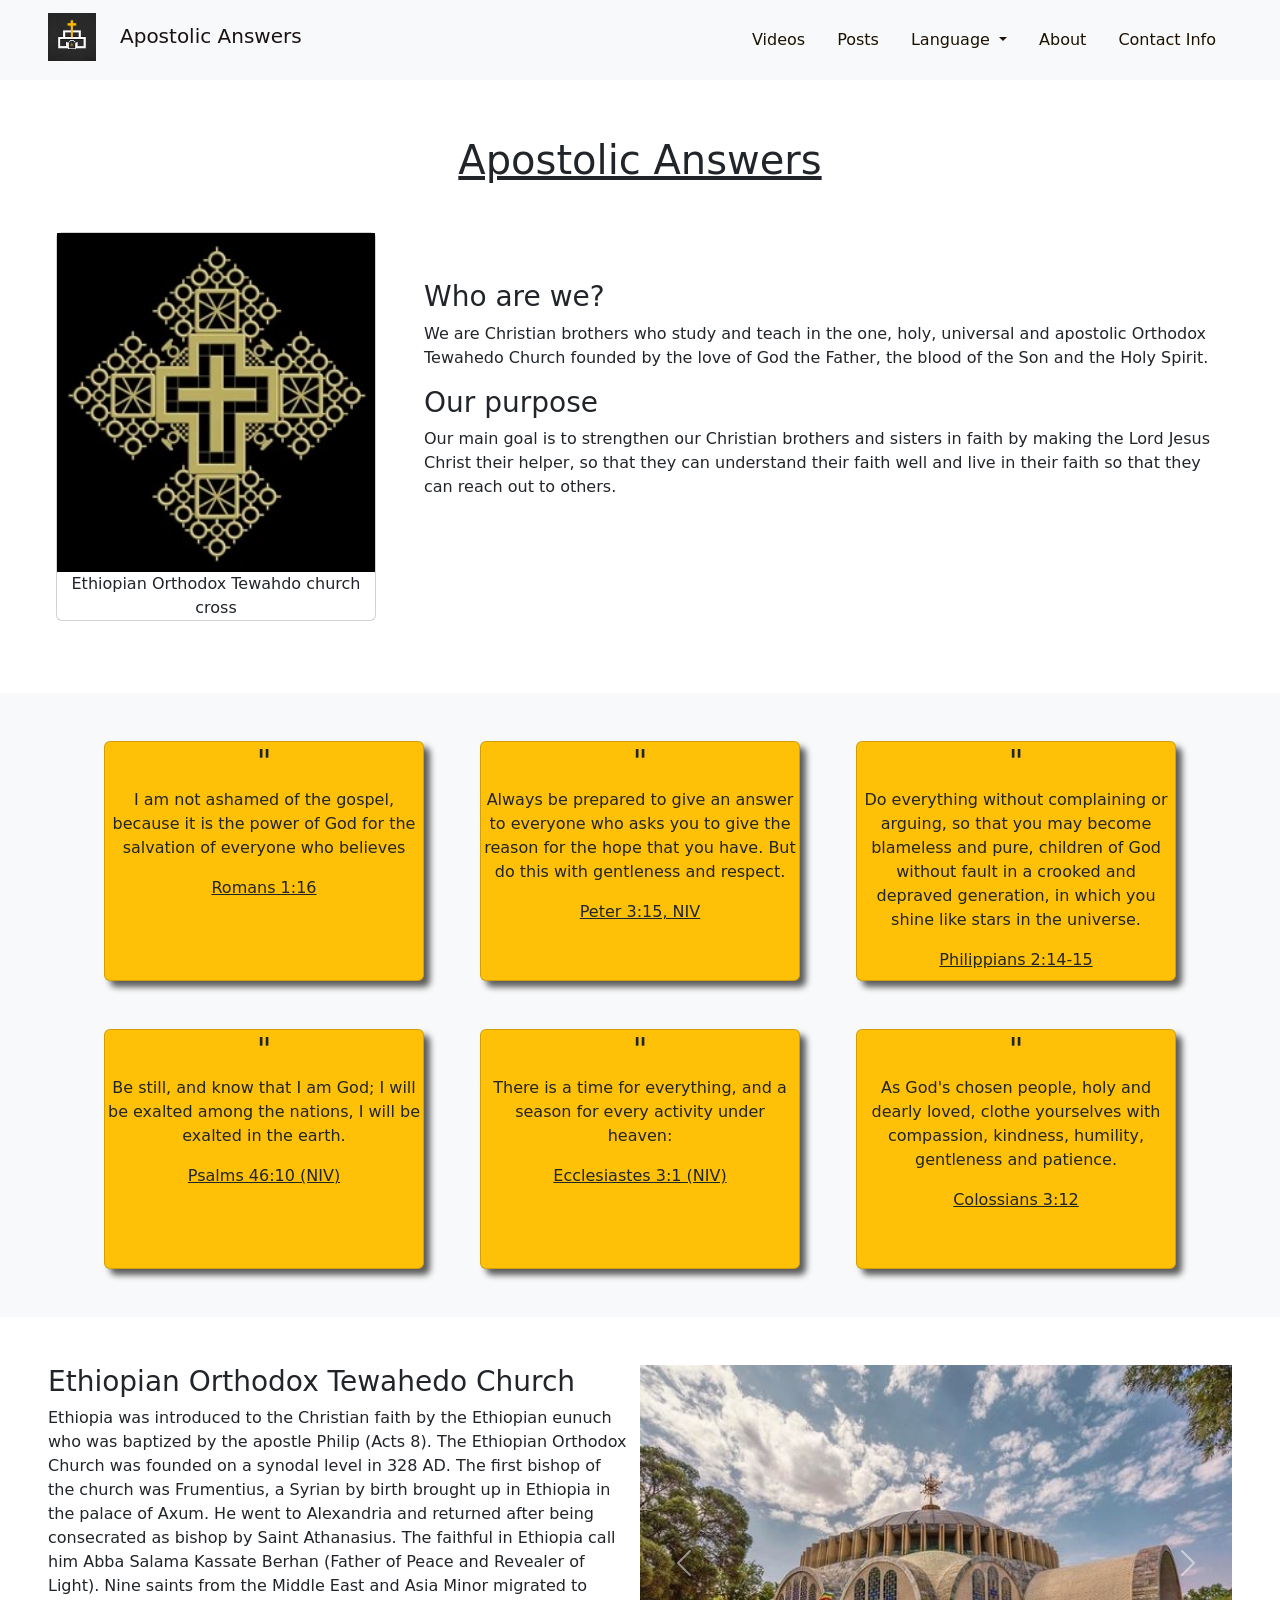
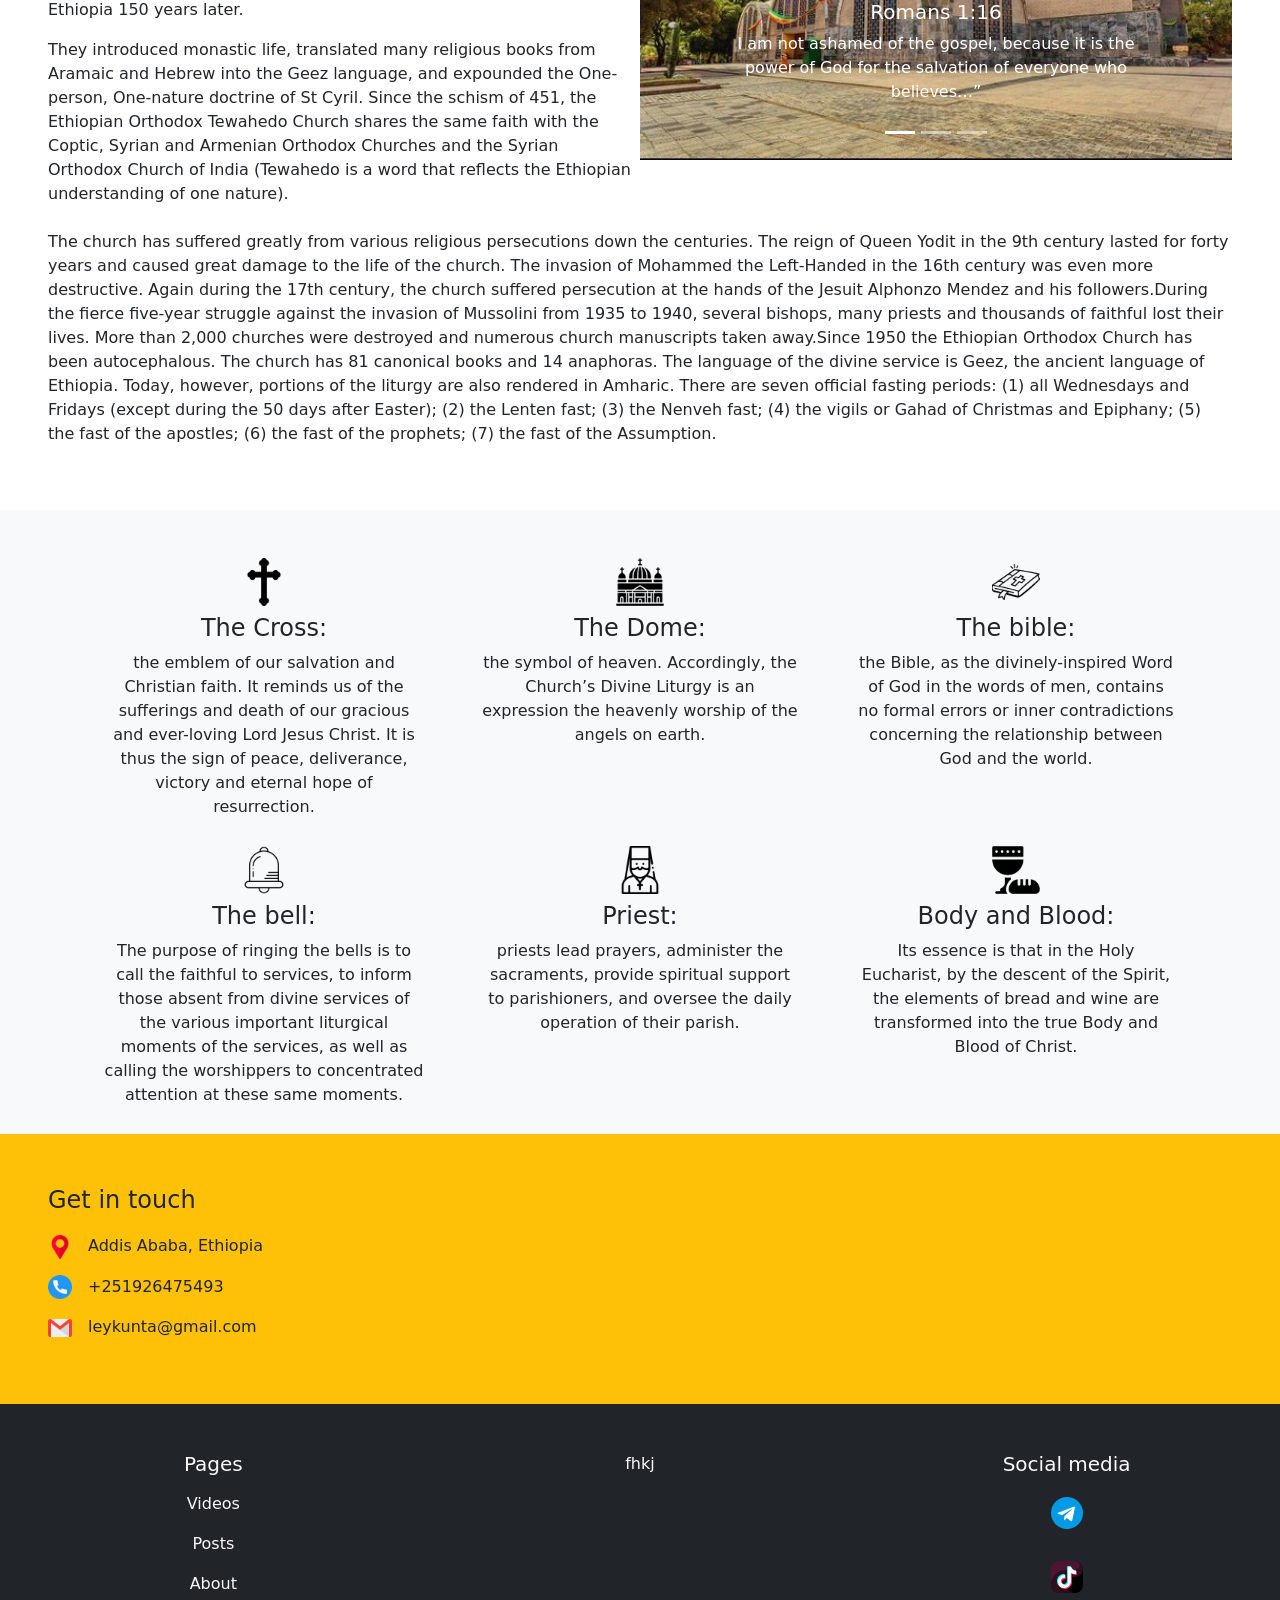
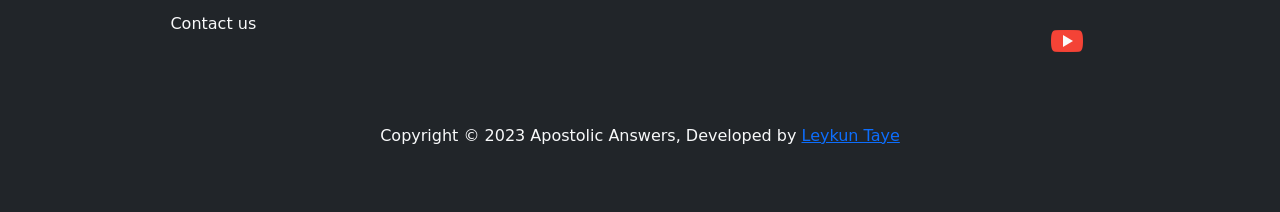
==== index.html @ 2275760d "Second commit" ====
<!DOCTYPE html>
<html lang="en">
  <head>
    <meta charset="UTF-8" />
    <meta name="viewport" content="width=device-width, initial-scale=1.0" />
    <meta name="description" content="" />
    <meat name="keywords" content="" />
    <link rel="stylesheet" href="bootstrap-5.3.0-alpha1/dist/css/bootstrap.css" />
    <link rel="stylesheet" href="CSS/Portfolio.css" />
    <script src="bootstrap-5.3.0-alpha1/dist/js/bootstrap.bundle.js"></script>
    <link rel="icon" href="Image/favicon.ico" />
    <title>Apostolic Answers | Home</title>
  </head>
  <body>
    <div class="container-fliud d-flex flex-column">
      <nav class="navbar navbar-expand-lg navbar-light bg-light">
        <div class="container-fluid px-5">
          <a class="navbar-brand" href="index.html">
            <img src="Image/Apostlic Answer.jpg" 
                 alt="brand photo"
                 style="width: 3rem;"
                 class="float-start me-4"/>
            <p class="brand mt-2 d-none d-sm-block">Apostolic Answers</p>
          </a>
          <button class="navbar-toggler" type="button" data-bs-toggle="collapse" data-bs-target="#navbarSupportedContent"
            aria-controls="navbarSupportedContent" aria-expanded="false" aria-label="Toggle navigation">
            <span class="navbar-toggler-icon"></span>
          </button>
          <div class="collapse navbar-collapse" id="navbarSupportedContent">
            <ul class="navbar-nav ms-auto mb-2 mb-lg-0">
              <li class="nav-item">
                <a class="nav-link mx-2" aria-current="page" href="HTML/videos.html">Videos</a>
              </li>
              <li class="nav-item mx-2">
                <a class="nav-link" aria-current="page" href="HTML/English/posts.html">Posts</a>
              </li>
              <li class="nav-item dropdown mx-2">
                <a class="nav-link dropdown-toggle" id="navbarDropdown" role="button" data-bs-toggle="dropdown"
                  aria-expanded="false">
                  Language
                </a>
                <ul class="dropdown-menu" aria-labelledby="navbarDropdown">
                  <li><a class="dropdown-item" href="index.html">English</a></li>
                  <li><a class="dropdown-item" href="HTML/Amharic/index.html">Amharic</a></li>
                </ul>
              </li>
              <li class="nav-item mx-2">
                <a class="nav-link" href="HTML/English/about.html">About</a>
              </li>
              <li class="nav-item mx-2">
                <a class="nav-link" href="HTML/contact.html">Contact Info</a>
              </li>
            </ul>
          </div>
        </div>
      </nav>
      <div class="m-5 p-2">
         <h1 class="h1 text-center mb-5 text-decoration-underline">Apostolic Answers</h1>
         <div class="card float-start me-5 mb-3" style="width: 20rem;">
          <img src="Image/ethiopian-orthodox-church-cross-.jpg" 
               alt="ethiopian-crosses"
               class="img-fluid float-start img-resposive"/>
               <p class="card-text text-center">Ethiopian Orthodox Tewahdo church cross</p>
         </div>
         <div class="ms-1 pt-5">
          <h3>Who are we?</h3>
          <p>We are Christian brothers who study and teach in the one, holy, universal and apostolic Orthodox Tewahedo Church founded
          by the love of God the Father, the blood of the Son and the Holy Spirit.</p>
          <h3>Our purpose</h3>
          <p>Our main goal is to strengthen our Christian brothers and sisters in faith by making the Lord Jesus Christ their helper,
          so that they can understand their faith well and live in their faith so that they can reach out to others.</p>
         </div>
      </div>
      <div class="d-flex flex-row flex-wrap justify-content-evenly bg-light px-5 pt-5">
        <div class="card cards bg-warning">
          <div class="h2 text-center">"</div>
          <span class="card-text text-center">I am not ashamed of the gospel, because it is the power of God for the salvation of everyone who believes</span>
          <p class="text-center mt-3 text-decoration-underline">Romans 1:16</p>
        </div>
        <div class="card cards bg-warning">
          <div class="h2 text-center">"</div>
          <span class="card-text text-center">Always be prepared to give an answer to everyone who asks you to give the reason for the hope that you have. But do this
          with gentleness and respect.</span>
          <p class="text-center mt-3 text-decoration-underline">Peter 3:15, NIV</p>
        </div>
        <div class="card cards bg-warning">
          <div class="h2 text-center">"</div>
          <span class="card-text text-center">Do everything without complaining or arguing, so that you may become blameless and pure, children of God without fault
          in a crooked and depraved generation, in which you shine like stars in the universe.</span>
            <p class="text-center mt-3 text-decoration-underline">Philippians 2:14-15</p>
        </div>
        <div class="card cards bg-warning">
          <div class="h2 text-center">"</div>
          <span class="card-text text-center">Be still, and know that I am God; I will be exalted among the nations, I will be exalted in the
          earth.</span>
            <p class="text-center mt-3 text-decoration-underline">Psalms 46:10 (NIV)</p>
        </div>
        <div class="card cards bg-warning">
          <div class="h2 text-center">"</div>
          <span class="card-text text-center">There is a time for everything, and a season for every activity under heaven:</span>
          <p class="text-center mt-3 text-decoration-underline">Ecclesiastes 3:1 (NIV)</p>
        </div>
        <div class="card cards bg-warning">
          <div class="h2 text-center">"</div>
          <span class="card-text text-center">As God's chosen people, holy and dearly loved, clothe yourselves with compassion, kindness, humility,
          gentleness and patience.</span>
          <p class="text-center mt-3 text-decoration-underline">Colossians 3:12</p>
        </div>
      </div>
      <div class="d-none d-md-block p-5">
        <div id="carouselExampleCaptions" class="carousel slide float-end w-50 ms-2" data-bs-ride="carousel">
          <div class="carousel-indicators">
            <button type="button" data-bs-target="#carouselExampleCaptions" data-bs-slide-to="0" class="active"
              aria-current="true" aria-label="Slide 1"></button>
            <button type="button" data-bs-target="#carouselExampleCaptions" data-bs-slide-to="1" aria-label="Slide 2"></button>
            <button type="button" data-bs-target="#carouselExampleCaptions" data-bs-slide-to="2" aria-label="Slide 3"></button>
          </div>
          <div class="carousel-inner">
            <div class="carousel-item active">
              <img src="Image/Axum Tsion.jpg" class="d-block w-100" alt="...">
              <div class="carousel-caption d-none d-md-block">
                <h5>Romans 1:16</h5>
                <p>I am not ashamed of the gospel, because it is the power of God for the salvation of everyone who believes…”</p>
              </div>
            </div>
            <div class="carousel-item">
              <img src="Image/Ethiopia's living churches – in pictures.jpg" class="d-block w-100" alt="...">
              <div class="carousel-caption d-none d-md-block">
                <h5>Second slide label</h5>
                <p>Some representative placeholder content for the second slide.</p>
              </div>
            </div>
            <div class="carousel-item">
              <img src="Image/Ethiopia's living churches – in pictures (1).jpg" class="d-block w-100" alt="...">
              <div class="carousel-caption d-none d-md-block">
                <h5>Third slide label</h5>
                <p>Some representative placeholder content for the third slide.</p>
              </div>
            </div>
          </div>
          <button class="carousel-control-prev" type="button" data-bs-target="#carouselExampleCaptions" data-bs-slide="prev">
            <span class="carousel-control-prev-icon" aria-hidden="true"></span>
            <span class="visually-hidden">Previous</span>
          </button>
          <button class="carousel-control-next" type="button" data-bs-target="#carouselExampleCaptions" data-bs-slide="next">
            <span class="carousel-control-next-icon" aria-hidden="true"></span>
            <span class="visually-hidden">Next</span>
          </button>
        </div>
        <h3 class="">Ethiopian Orthodox Tewahedo Church</h3>
        <p class="fs-6">Ethiopia was introduced to the Christian faith by the Ethiopian eunuch who was baptized by the apostle Philip (Acts
          8).
          The Ethiopian Orthodox Church was founded on a synodal level in 328 AD. The first bishop of the church was Frumentius,
          a
          Syrian by birth brought up in Ethiopia in the palace of Axum. He went to Alexandria and returned after being
          consecrated
          as bishop by Saint Athanasius. The faithful in Ethiopia call him Abba Salama Kassate Berhan (Father of Peace and
          Revealer of Light). Nine saints from the Middle East and Asia Minor migrated to Ethiopia 150 years later. 
         </p>
         <p>They introduced monastic life, translated many religious books from Aramaic and Hebrew into the Geez language, and
        expounded the One-person, One-nature doctrine of St Cyril. Since the schism of 451, the Ethiopian Orthodox Tewahedo
        Church shares the same faith with the Coptic, Syrian and Armenian Orthodox Churches and the Syrian Orthodox Church of
        India (Tewahedo is a word that reflects the Ethiopian understanding of one nature).<br /> <br />
        The church has suffered greatly from various religious persecutions down the centuries. The reign of Queen Yodit in the
        9th century lasted for forty years and caused great damage to the life of the church. The invasion of Mohammed the
        Left-Handed in the 16th century was even more destructive. Again during the 17th century, the church suffered
        persecution at the hands of the Jesuit Alphonzo Mendez and his followers.During the fierce five-year struggle against
        the invasion of Mussolini from 1935 to 1940, several bishops, many priests and thousands of faithful lost their lives.
        More than 2,000 churches were destroyed and numerous church manuscripts taken away.Since 1950 the Ethiopian Orthodox Church has been autocephalous. The church has 81 canonical books and 14 anaphoras. The
        language of the divine service is Geez, the ancient language of Ethiopia. Today, however, portions of the liturgy are
        also rendered in Amharic. There are seven official fasting periods: (1) all Wednesdays and Fridays (except during the 50
        days after Easter); (2) the Lenten fast; (3) the Nenveh fast; (4) the vigils or Gahad of Christmas and Epiphany; (5) the
        fast of the apostles; (6) the fast of the prophets; (7) the fast of the Assumption.
      </p>
      </div>
      <div class="bg-light d-flex flex-row flex-wrap justify-content-evenly px-5 pt-5 pb-0">
        <div class="card cardss bg-light">
          <div class="h2 text-center"><img class="img-fluid" src="Image/christian.png" alt="cross"/></div>
          <span class="card-text text-center"><h4>The Cross:</h4> the emblem of our salvation and Christian faith. It reminds us of the sufferings and death of our gracious
          and ever-loving Lord Jesus Christ. It is thus the sign of peace, deliverance, victory and eternal hope of resurrection.</span>
        </div>
        <div class="card cardss bg-light">
          <div class="h2 text-center"><img class="img-fluid" src="Image/church.png" alt="cross" /></div>
          <span class="card-text text-center"><h4>The Dome:</h4>the symbol of heaven. Accordingly, the Church’s Divine Liturgy is an expression the heavenly worship of the
          angels on earth.</span>
        </div>
        <div class="card cardss bg-light">
          <div class="h2 text-center"><img class="img-fluid" src="Image/bible.png" alt="cross" /></div>
          <span class="card-text text-center"><h4>The bible:</h4>the Bible, as the divinely-inspired Word of God in the words of men, contains no formal errors or inner contradictions
          concerning the relationship between God and the world.</span>
        </div>
        <div class="card cardss bg-light">
          <div class="h2 text-center"><img class="img-fluid" src="Image/bell (1).png" alt="cross" /></div>
          <span class="card-text text-center"><h4>The bell:</h4>The purpose of ringing the bells is to call the faithful to services, to inform those absent from divine services of the
          various important liturgical moments of the services, as well as calling the worshippers to concentrated attention at
          these same moments.</span>
        </div>
        <div class="card cardss bg-light">
          <div class="h2 text-center"><img class="img-fluid" src="Image/priest.png" alt="cross" /></div>
          <span class="card-text text-center"><h4>Priest:</h4>priests lead prayers, administer the sacraments, provide spiritual support to parishioners, and oversee the daily
          operation of their parish.</span>
        </div>
        <div class="card cardss bg-light">
          <div class="h2 text-center"><img class="img-fluid" src="Image/bread.png" alt="cross" /></div>
          <span class="card-text text-center"><h4>Body and Blood:</h4>Its essence is that in the Holy Eucharist, by the descent of the Spirit, the elements of bread and wine are transformed
          into the true Body and Blood of Christ.</span>
        </div>
      </div>
      <div class="bg-warning p-5 text-start info">
        <p class="fs-4">Get in touch</p>
        <p><img class="img-fluid me-3" src="Image/placeholder.png" alt="" />Addis Ababa, Ethiopia</p>
        <p><img class="img-fluid me-3" src="Image/telephone.png" alt="" />+251926475493</p>
        <p><img class="img-fluid me-3" src="Image/gmail.png" alt="" />leykunta@gmail.com</p>
      </div>
      <div class="x-md-5 bg-dark text-light pb-5 d-block">
        <div class="d-flex flex-row justify-content-around mx-auto pt-5">
          <div class="text-center" style="width: 25vw;">
            <h5 class="text-center">Pages</h5>
            <ul class="list-unstyled">
              <li><a class="d-block text-decoration-none text-light my-3 link-primary" href="HTML/videos.html">Videos</a></li>
              <li><a class="d-block text-decoration-none text-light my-3 link-primary" href="HTML/English/posts.html">Posts</a></li>
              <li><a class="d-block text-decoration-none text-light my-3 link-primary" href="HTML/English/about.html">About</a></li>
              <li<a class="d-block text-decoration-none text-light my-3 link-primary" href="HTML/contact.html">Contact us</a></li>
            </ul>
          </div>
          <div class="text-center" style="width: 25vw;">
            fhkj
          </div>
          <div class="text-center" style="width: 25vw;">
            <h5 class="d-inline-block">Social media</h5><br/>
            <a href="https://t.me/Apostolic_Answers" target="_blank"><div class="con mx-auto"><img class="social" src="../../Image/telegram.png" alt=""/></div></a>
            <a href="https://www.tiktok.com/@apostolicanswers" target="_blank"><div class="con mx-auto"><img class="social" src="../../Image/tiktok.png" alt=""/></div></a>
            <a href="https://www.youtube.com/@apostolicanswers-56" target="_blank"><div class="con mx-auto"><img class="social" src="../../Image/youtube.png" alt=""/></div></a>
          </div>
        </div>
        <p class="text-center mt-5">Copyright © 2023 Apostolic Answers, Developed by 
          <a href="Leykun Taye.com" target="_blank">Leykun Taye</a>
        </p>
      </div>
    </div>
  </body>
</html>
---- CSS/Portfolio.css ----
* {
  box-sizing: border-box;
}
.brand {
  color: rgb(27, 18, 18);
}
.brand:hover {
  text-decoration: underline;
}

.nav-link {
  color: rgb(27, 18, 1);
}

.nav-link:hover {
  color: rgb(99, 169, 226);
  text-decoration: underline;
}

.cards {
  box-shadow: 6px 6px 6px rgb(92, 91, 91);
  width: 20rem;
  height: 15rem;
  margin-bottom: 3rem;
}

.cardss {
  border: none;
  width: 20rem;
  height: 15rem;
  margin-bottom: 3rem;
}

.cardss img {
  width: 3rem;
}

.info img {
  width: 1.5rem;
}

.con {
  width: 4rem;
  height: 4rem;
  padding: 0.8rem;
}

.social {
  width: 2rem;
  height: 2rem;
}

.con:hover .social:hover {
  width: 1.8rem;
  height: 1.8rem;
  margin: 0.2rem;
}
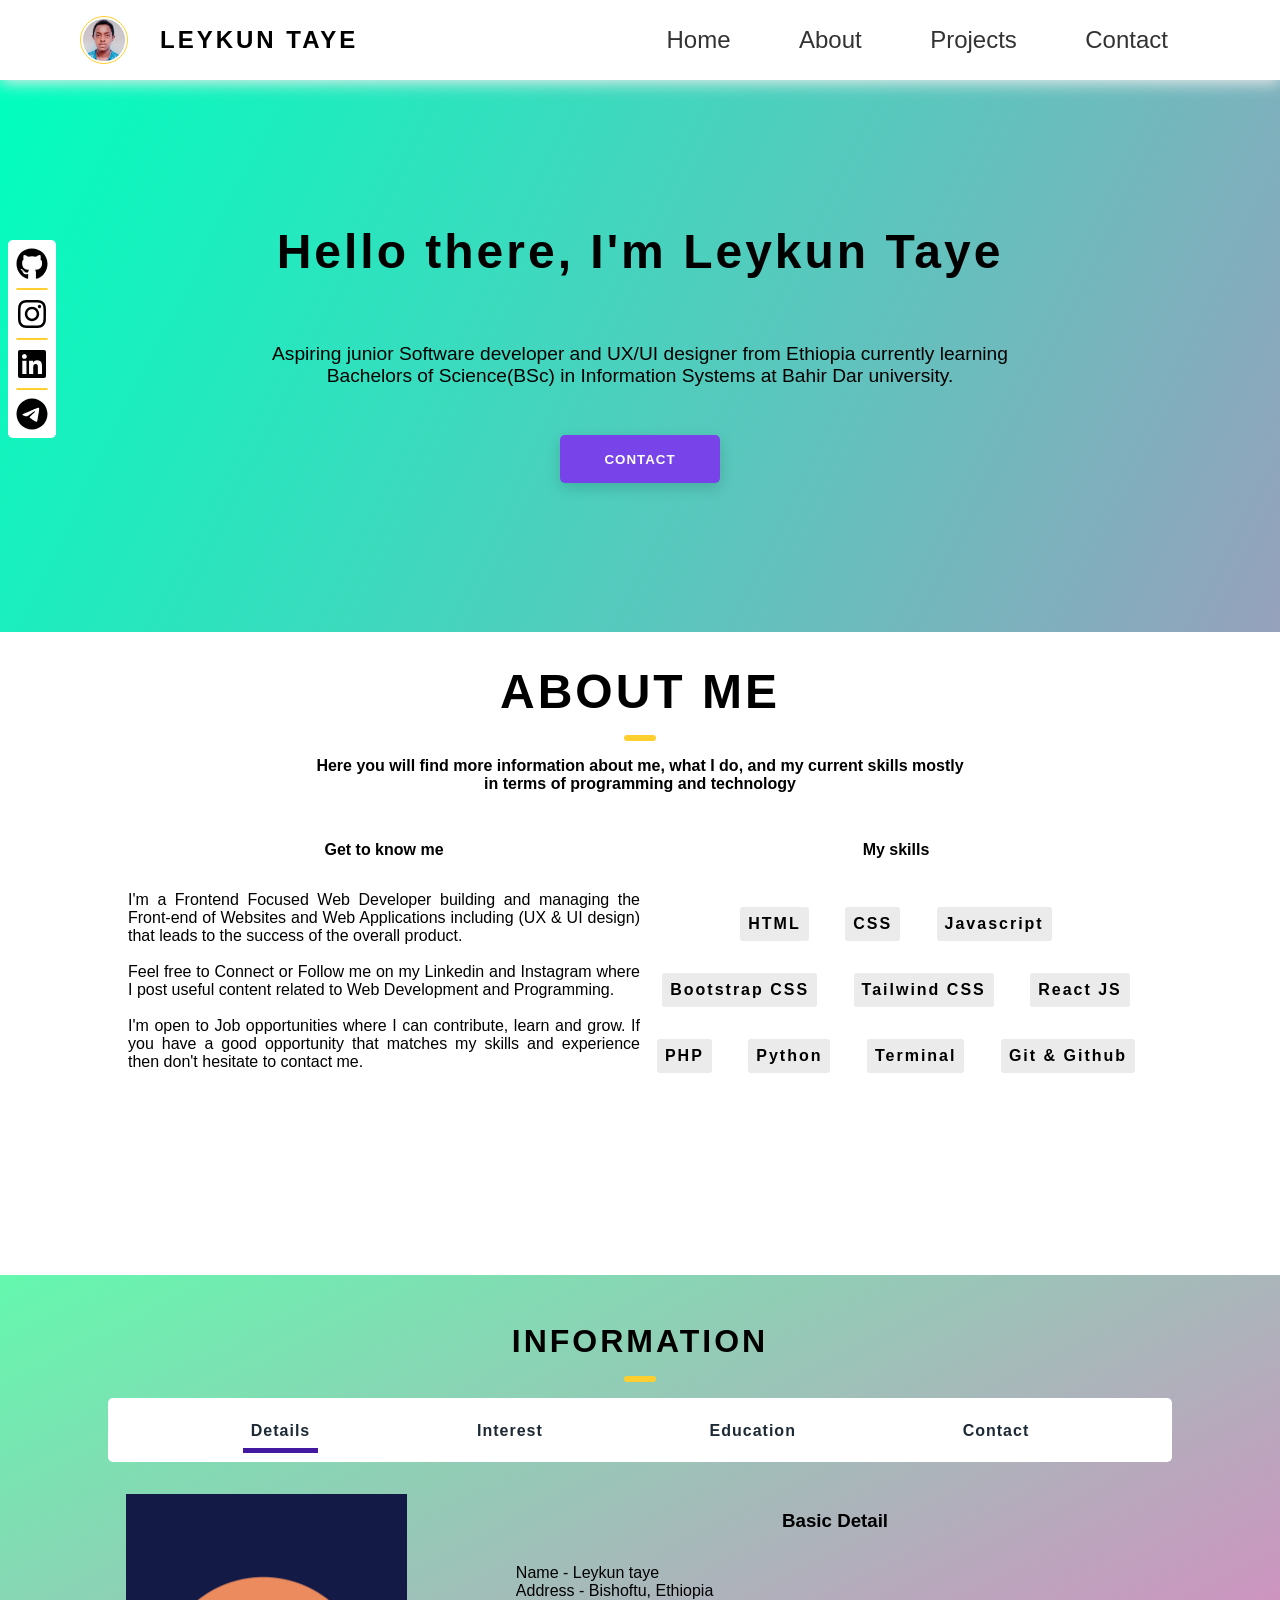
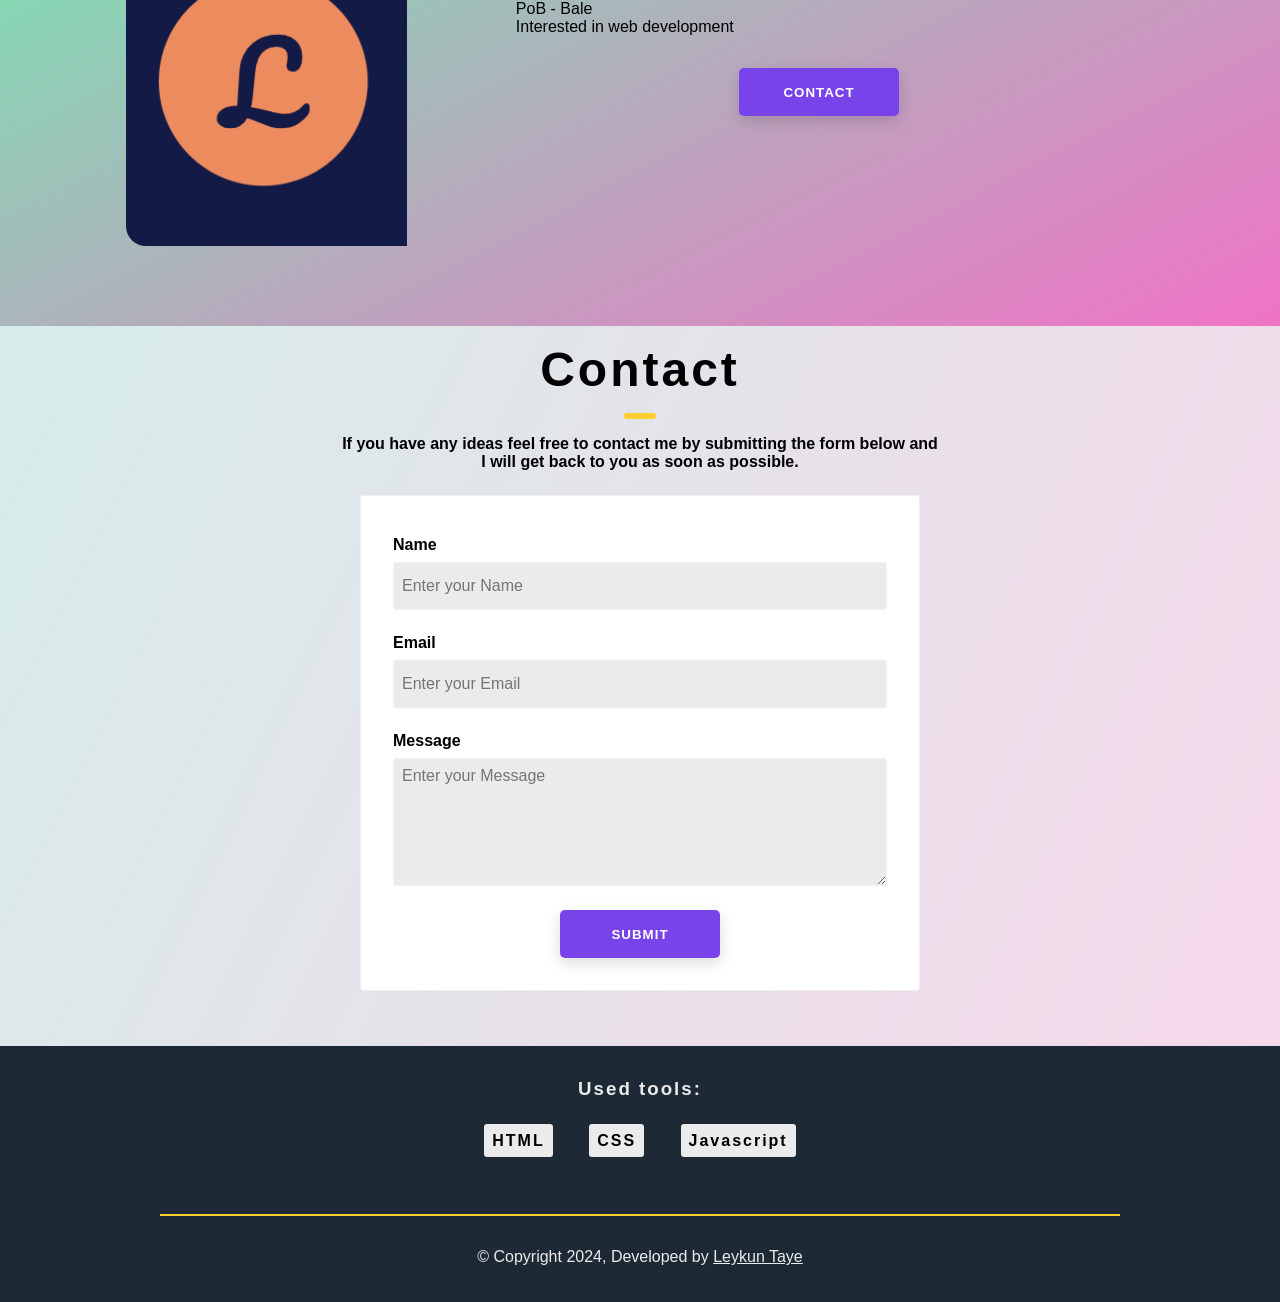
==== commit 8adca463: "Portfolio commit" ====
--- a/index.html
+++ b/index.html
@@ -1,242 +1,132 @@
 <!DOCTYPE html>
 <html lang="en">
   <head>
-    <meta charset="UTF-8" />
     <meta name="viewport" content="width=device-width, initial-scale=1.0" />
-    <meta name="description" content="" />
-    <meat name="keywords" content="" />
-    <link rel="stylesheet" href="bootstrap-5.3.0-alpha1/dist/css/bootstrap.css" />
-    <link rel="stylesheet" href="CSS/Portfolio.css" />
-    <script src="bootstrap-5.3.0-alpha1/dist/js/bootstrap.bundle.js"></script>
-    <link rel="icon" href="Image/favicon.ico" />
-    <title>Apostolic Answers | Home</title>
+    <title>Leykun Taye | Portfolio | Leykcodes</title>
+    <link rel="stylesheet" href="index.css" />
+    <script defer src="index.js"></script>
   </head>
   <body>
-    <div class="container-fliud d-flex flex-column">
-      <nav class="navbar navbar-expand-lg navbar-light bg-light">
-        <div class="container-fluid px-5">
-          <a class="navbar-brand" href="index.html">
-            <img src="Image/Apostlic Answer.jpg" 
-                 alt="brand photo"
-                 style="width: 3rem;"
-                 class="float-start me-4"/>
-            <p class="brand mt-2 d-none d-sm-block">Apostolic Answers</p>
-          </a>
-          <button class="navbar-toggler" type="button" data-bs-toggle="collapse" data-bs-target="#navbarSupportedContent"
-            aria-controls="navbarSupportedContent" aria-expanded="false" aria-label="Toggle navigation">
-            <span class="navbar-toggler-icon"></span>
-          </button>
-          <div class="collapse navbar-collapse" id="navbarSupportedContent">
-            <ul class="navbar-nav ms-auto mb-2 mb-lg-0">
-              <li class="nav-item">
-                <a class="nav-link mx-2" aria-current="page" href="HTML/videos.html">Videos</a>
-              </li>
-              <li class="nav-item mx-2">
-                <a class="nav-link" aria-current="page" href="HTML/English/posts.html">Posts</a>
-              </li>
-              <li class="nav-item dropdown mx-2">
-                <a class="nav-link dropdown-toggle" id="navbarDropdown" role="button" data-bs-toggle="dropdown"
-                  aria-expanded="false">
-                  Language
-                </a>
-                <ul class="dropdown-menu" aria-labelledby="navbarDropdown">
-                  <li><a class="dropdown-item" href="index.html">English</a></li>
-                  <li><a class="dropdown-item" href="HTML/Amharic/index.html">Amharic</a></li>
-                </ul>
-              </li>
-              <li class="nav-item mx-2">
-                <a class="nav-link" href="HTML/English/about.html">About</a>
-              </li>
-              <li class="nav-item mx-2">
-                <a class="nav-link" href="HTML/contact.html">Contact Info</a>
-              </li>
-            </ul>
-          </div>
+    <div class="container">
+      <div class="nav">
+        <div class="profile">
+          <img src="BDU1308665.jpg" alt="Profile picture" />
         </div>
-      </nav>
-      <div class="m-5 p-2">
-         <h1 class="h1 text-center mb-5 text-decoration-underline">Apostolic Answers</h1>
-         <div class="card float-start me-5 mb-3" style="width: 20rem;">
-          <img src="Image/ethiopian-orthodox-church-cross-.jpg" 
-               alt="ethiopian-crosses"
-               class="img-fluid float-start img-resposive"/>
-               <p class="card-text text-center">Ethiopian Orthodox Tewahdo church cross</p>
-         </div>
-         <div class="ms-1 pt-5">
-          <h3>Who are we?</h3>
-          <p>We are Christian brothers who study and teach in the one, holy, universal and apostolic Orthodox Tewahedo Church founded
-          by the love of God the Father, the blood of the Son and the Holy Spirit.</p>
-          <h3>Our purpose</h3>
-          <p>Our main goal is to strengthen our Christian brothers and sisters in faith by making the Lord Jesus Christ their helper,
-          so that they can understand their faith well and live in their faith so that they can reach out to others.</p>
-         </div>
-      </div>
-      <div class="d-flex flex-row flex-wrap justify-content-evenly bg-light px-5 pt-5">
-        <div class="card cards bg-warning">
-          <div class="h2 text-center">"</div>
-          <span class="card-text text-center">I am not ashamed of the gospel, because it is the power of God for the salvation of everyone who believes</span>
-          <p class="text-center mt-3 text-decoration-underline">Romans 1:16</p>
-        </div>
-        <div class="card cards bg-warning">
-          <div class="h2 text-center">"</div>
-          <span class="card-text text-center">Always be prepared to give an answer to everyone who asks you to give the reason for the hope that you have. But do this
-          with gentleness and respect.</span>
-          <p class="text-center mt-3 text-decoration-underline">Peter 3:15, NIV</p>
-        </div>
-        <div class="card cards bg-warning">
-          <div class="h2 text-center">"</div>
-          <span class="card-text text-center">Do everything without complaining or arguing, so that you may become blameless and pure, children of God without fault
-          in a crooked and depraved generation, in which you shine like stars in the universe.</span>
-            <p class="text-center mt-3 text-decoration-underline">Philippians 2:14-15</p>
-        </div>
-        <div class="card cards bg-warning">
-          <div class="h2 text-center">"</div>
-          <span class="card-text text-center">Be still, and know that I am God; I will be exalted among the nations, I will be exalted in the
-          earth.</span>
-            <p class="text-center mt-3 text-decoration-underline">Psalms 46:10 (NIV)</p>
-        </div>
-        <div class="card cards bg-warning">
-          <div class="h2 text-center">"</div>
-          <span class="card-text text-center">There is a time for everything, and a season for every activity under heaven:</span>
-          <p class="text-center mt-3 text-decoration-underline">Ecclesiastes 3:1 (NIV)</p>
-        </div>
-        <div class="card cards bg-warning">
-          <div class="h2 text-center">"</div>
-          <span class="card-text text-center">As God's chosen people, holy and dearly loved, clothe yourselves with compassion, kindness, humility,
-          gentleness and patience.</span>
-          <p class="text-center mt-3 text-decoration-underline">Colossians 3:12</p>
+        <span id="profiletext">Leykun Taye</span>
+        <div >
+          <ul class="navlink">
+            <li><a href="#" target="_self">Home</a></li>
+            <li><a href="#about" target="_self">About</a></li>
+            <li><a href="#project" target="_self">Projects</a></li>
+            <li><a href="#contact" target="_self">Contact</a></li>
+          </ul>
         </div>
       </div>
-      <div class="d-none d-md-block p-5">
-        <div id="carouselExampleCaptions" class="carousel slide float-end w-50 ms-2" data-bs-ride="carousel">
-          <div class="carousel-indicators">
-            <button type="button" data-bs-target="#carouselExampleCaptions" data-bs-slide-to="0" class="active"
-              aria-current="true" aria-label="Slide 1"></button>
-            <button type="button" data-bs-target="#carouselExampleCaptions" data-bs-slide-to="1" aria-label="Slide 2"></button>
-            <button type="button" data-bs-target="#carouselExampleCaptions" data-bs-slide-to="2" aria-label="Slide 3"></button>
+      <main>
+        <section class="hero">
+          <div class="title">
+            <h1 >Hello there, I'm Leykun Taye</h1>
           </div>
-          <div class="carousel-inner">
-            <div class="carousel-item active">
-              <img src="Image/Axum Tsion.jpg" class="d-block w-100" alt="...">
-              <div class="carousel-caption d-none d-md-block">
-                <h5>Romans 1:16</h5>
-                <p>I am not ashamed of the gospel, because it is the power of God for the salvation of everyone who believes…”</p>
-              </div>
+          <span class="text">Aspiring junior Software developer and UX/UI designer from Ethiopia currently learning <br />
+                Bachelors of Science(BSc) in Information Systems at Bahir Dar university.</span><br />
+          <a href="#contact">
+            <button class="contactb">
+              Contact
+            </button>
+          </a>
+        </section>
+        <aside class="socials">
+          <a href="@leykT/github.com" target="_blank"><div><img class="icons" src="github.svg" alt="" /></div></a><hr>
+          <a href="" target="_blank"><div><img class="icons" src="instagram.svg" alt="" /></div></a><hr>
+          <a href="" target="_blank"><div><img class="icons" src="linkedin.svg" alt="" /></div></a><hr>
+          <a href="@LeykT/telegram.com" target="_blank"><div><img class="icons" src="telegram.svg" alt="" /></div></a>
+        </aside>
+        <section class="about" id="about">
+          <h1>About me</h1>
+          <hr>
+          <p>Here you will find more information about me, what I do, and my current skills mostly <br />
+            in terms of programming and technology</p>
+          <div class="infocon">
+            <div class="info">
+              <h3>Get to know me</h3>
+              <p>I'm a Frontend Focused Web Developer building and managing the Front-end of Websites and 
+                Web Applications including (UX & UI design) that leads
+                to the success of the overall product.
+                <br /><br />
+                Feel free to Connect or Follow me on my Linkedin and Instagram where I post
+                useful
+                content related to Web Development and Programming.
+                <br /><br />
+                I'm open to Job opportunities where I can contribute, learn and grow. If you have a good opportunity that matches my
+                skills and experience then don't hesitate to contact me.</p>
             </div>
-            <div class="carousel-item">
-              <img src="Image/Ethiopia's living churches – in pictures.jpg" class="d-block w-100" alt="...">
-              <div class="carousel-caption d-none d-md-block">
-                <h5>Second slide label</h5>
-                <p>Some representative placeholder content for the second slide.</p>
-              </div>
-            </div>
-            <div class="carousel-item">
-              <img src="Image/Ethiopia's living churches – in pictures (1).jpg" class="d-block w-100" alt="...">
-              <div class="carousel-caption d-none d-md-block">
-                <h5>Third slide label</h5>
-                <p>Some representative placeholder content for the third slide.</p>
-              </div>
+            <div class="skills">
+            <h3>My skills</h3>
+              <div class="con">HTML</div>
+              <div class="con">CSS</div>
+              <div class="con">Javascript</div>
+              <div class="con">Bootstrap CSS</div>
+              <div class="con">Tailwind CSS</div>
+              <div class="con">React JS</div>
+              <div class="con">PHP</div>
+              <div class="con">Python</div>
+              <div class="con">Terminal</div>
+              <div class="con">Git & Github</div>
             </div>
           </div>
-          <button class="carousel-control-prev" type="button" data-bs-target="#carouselExampleCaptions" data-bs-slide="prev">
-            <span class="carousel-control-prev-icon" aria-hidden="true"></span>
-            <span class="visually-hidden">Previous</span>
-          </button>
-          <button class="carousel-control-next" type="button" data-bs-target="#carouselExampleCaptions" data-bs-slide="next">
-            <span class="carousel-control-next-icon" aria-hidden="true"></span>
-            <span class="visually-hidden">Next</span>
-          </button>
+        </section>
+        <section class="project" id="project">
+          <h1>Information</h1>
+          <hr />
+          <div class="divcon">
+            <div class="navtitle">
+              <div class="navb" id="one" onclick="tab('tabone')">Details</div>
+              <div class="navb" id="two" onclick="tab('tabtwo')">Interest</div>
+              <div class="navb" id="three" onclick="tab('tabthree')">Education</div>
+              <div class="navb" id="four" onclick="tab('tabfour')">Contact</div>
+            </div>
+            <div class="image" id="image">
+            </div>
+            <div class="content">
+              <h3 id="header">Basic Detail</h3>
+              <p id="ptext">Name - Leykun taye <br />
+                            Address - Bishoftu, Ethiopia <br />
+                            PoB - Bale <br />
+                            Interested in web development
+              </p>
+              <a href="#contact" target="_blank" id="primary"><button>Contact</button></a>
+              <!-- <button id="secondary">More</button> -->
+            </div>
+          </div>
+        </section>
+        <section class="contact" id="contact">
+          <h1>Contact</h1>
+          <hr />
+          <p>If you have any ideas feel free to contact me by submitting the form below and <br />
+            I will get back to you as soon as possible.</p>
+          <div class="form">
+            <form>
+              <label for="name">Name</label>
+              <input id="name" type="text" placeholder="Enter your Name"/>
+              <label for="email">Email</label>
+              <input id="email" type="text" placeholder="Enter your Email" />
+              <label for="message">Message</label>
+              <textarea id="message" placeholder="Enter your Message"></textarea>
+              <button class="submit">Submit</button>
+            </from>
+          </div>
+        </section>
+      </main>
+      <footer class="footer">
+        <h3>Used tools:</h3>
+        <div>
+          <div class="con">HTML</div>
+          <div class="con">CSS</div>
+          <div class="con">Javascript</div>
         </div>
-        <h3 class="">Ethiopian Orthodox Tewahedo Church</h3>
-        <p class="fs-6">Ethiopia was introduced to the Christian faith by the Ethiopian eunuch who was baptized by the apostle Philip (Acts
-          8).
-          The Ethiopian Orthodox Church was founded on a synodal level in 328 AD. The first bishop of the church was Frumentius,
-          a
-          Syrian by birth brought up in Ethiopia in the palace of Axum. He went to Alexandria and returned after being
-          consecrated
-          as bishop by Saint Athanasius. The faithful in Ethiopia call him Abba Salama Kassate Berhan (Father of Peace and
-          Revealer of Light). Nine saints from the Middle East and Asia Minor migrated to Ethiopia 150 years later. 
-         </p>
-         <p>They introduced monastic life, translated many religious books from Aramaic and Hebrew into the Geez language, and
-        expounded the One-person, One-nature doctrine of St Cyril. Since the schism of 451, the Ethiopian Orthodox Tewahedo
-        Church shares the same faith with the Coptic, Syrian and Armenian Orthodox Churches and the Syrian Orthodox Church of
-        India (Tewahedo is a word that reflects the Ethiopian understanding of one nature).<br /> <br />
-        The church has suffered greatly from various religious persecutions down the centuries. The reign of Queen Yodit in the
-        9th century lasted for forty years and caused great damage to the life of the church. The invasion of Mohammed the
-        Left-Handed in the 16th century was even more destructive. Again during the 17th century, the church suffered
-        persecution at the hands of the Jesuit Alphonzo Mendez and his followers.During the fierce five-year struggle against
-        the invasion of Mussolini from 1935 to 1940, several bishops, many priests and thousands of faithful lost their lives.
-        More than 2,000 churches were destroyed and numerous church manuscripts taken away.Since 1950 the Ethiopian Orthodox Church has been autocephalous. The church has 81 canonical books and 14 anaphoras. The
-        language of the divine service is Geez, the ancient language of Ethiopia. Today, however, portions of the liturgy are
-        also rendered in Amharic. There are seven official fasting periods: (1) all Wednesdays and Fridays (except during the 50
-        days after Easter); (2) the Lenten fast; (3) the Nenveh fast; (4) the vigils or Gahad of Christmas and Epiphany; (5) the
-        fast of the apostles; (6) the fast of the prophets; (7) the fast of the Assumption.
-      </p>
-      </div>
-      <div class="bg-light d-flex flex-row flex-wrap justify-content-evenly px-5 pt-5 pb-0">
-        <div class="card cardss bg-light">
-          <div class="h2 text-center"><img class="img-fluid" src="Image/christian.png" alt="cross"/></div>
-          <span class="card-text text-center"><h4>The Cross:</h4> the emblem of our salvation and Christian faith. It reminds us of the sufferings and death of our gracious
-          and ever-loving Lord Jesus Christ. It is thus the sign of peace, deliverance, victory and eternal hope of resurrection.</span>
-        </div>
-        <div class="card cardss bg-light">
-          <div class="h2 text-center"><img class="img-fluid" src="Image/church.png" alt="cross" /></div>
-          <span class="card-text text-center"><h4>The Dome:</h4>the symbol of heaven. Accordingly, the Church’s Divine Liturgy is an expression the heavenly worship of the
-          angels on earth.</span>
-        </div>
-        <div class="card cardss bg-light">
-          <div class="h2 text-center"><img class="img-fluid" src="Image/bible.png" alt="cross" /></div>
-          <span class="card-text text-center"><h4>The bible:</h4>the Bible, as the divinely-inspired Word of God in the words of men, contains no formal errors or inner contradictions
-          concerning the relationship between God and the world.</span>
-        </div>
-        <div class="card cardss bg-light">
-          <div class="h2 text-center"><img class="img-fluid" src="Image/bell (1).png" alt="cross" /></div>
-          <span class="card-text text-center"><h4>The bell:</h4>The purpose of ringing the bells is to call the faithful to services, to inform those absent from divine services of the
-          various important liturgical moments of the services, as well as calling the worshippers to concentrated attention at
-          these same moments.</span>
-        </div>
-        <div class="card cardss bg-light">
-          <div class="h2 text-center"><img class="img-fluid" src="Image/priest.png" alt="cross" /></div>
-          <span class="card-text text-center"><h4>Priest:</h4>priests lead prayers, administer the sacraments, provide spiritual support to parishioners, and oversee the daily
-          operation of their parish.</span>
-        </div>
-        <div class="card cardss bg-light">
-          <div class="h2 text-center"><img class="img-fluid" src="Image/bread.png" alt="cross" /></div>
-          <span class="card-text text-center"><h4>Body and Blood:</h4>Its essence is that in the Holy Eucharist, by the descent of the Spirit, the elements of bread and wine are transformed
-          into the true Body and Blood of Christ.</span>
-        </div>
-      </div>
-      <div class="bg-warning p-5 text-start info">
-        <p class="fs-4">Get in touch</p>
-        <p><img class="img-fluid me-3" src="Image/placeholder.png" alt="" />Addis Ababa, Ethiopia</p>
-        <p><img class="img-fluid me-3" src="Image/telephone.png" alt="" />+251926475493</p>
-        <p><img class="img-fluid me-3" src="Image/gmail.png" alt="" />leykunta@gmail.com</p>
-      </div>
-      <div class="x-md-5 bg-dark text-light pb-5 d-block">
-        <div class="d-flex flex-row justify-content-around mx-auto pt-5">
-          <div class="text-center" style="width: 25vw;">
-            <h5 class="text-center">Pages</h5>
-            <ul class="list-unstyled">
-              <li><a class="d-block text-decoration-none text-light my-3 link-primary" href="HTML/videos.html">Videos</a></li>
-              <li><a class="d-block text-decoration-none text-light my-3 link-primary" href="HTML/English/posts.html">Posts</a></li>
-              <li><a class="d-block text-decoration-none text-light my-3 link-primary" href="HTML/English/about.html">About</a></li>
-              <li<a class="d-block text-decoration-none text-light my-3 link-primary" href="HTML/contact.html">Contact us</a></li>
-            </ul>
-          </div>
-          <div class="text-center" style="width: 25vw;">
-            fhkj
-          </div>
-          <div class="text-center" style="width: 25vw;">
-            <h5 class="d-inline-block">Social media</h5><br/>
-            <a href="https://t.me/Apostolic_Answers" target="_blank"><div class="con mx-auto"><img class="social" src="../../Image/telegram.png" alt=""/></div></a>
-            <a href="https://www.tiktok.com/@apostolicanswers" target="_blank"><div class="con mx-auto"><img class="social" src="../../Image/tiktok.png" alt=""/></div></a>
-            <a href="https://www.youtube.com/@apostolicanswers-56" target="_blank"><div class="con mx-auto"><img class="social" src="../../Image/youtube.png" alt=""/></div></a>
-          </div>
-        </div>
-        <p class="text-center mt-5">Copyright © 2023 Apostolic Answers, Developed by 
-          <a href="Leykun Taye.com" target="_blank">Leykun Taye</a>
-        </p>
-      </div>
+        <hr />
+        <p>&COPY; Copyright 2024, Developed by <a href="#">Leykun Taye</a></p>
+      </footer>
     </div>
   </body>
 </html>
--- a/index.css
+++ b/index.css
@@ -0,0 +1,1030 @@
+:root {
+  --nav: rgb(255,255,255);
+  --primary: rgb(255, 207, 48);
+  --input: rgb(235, 235, 235);
+  --input-text: rgb(51, 51, 51);
+  --border: rgb(240, 240, 240);
+  --about: rgb(250, 250, 250);
+  --button: rgb(120, 67, 233);
+  --bg-black: #1d2a35;
+  --buttonhover: rgb(68, 25, 161);
+  --bgone: linear-gradient(to top left, rgb(248, 100, 186), rgb(0, 255, 191));
+  --bgtwo: linear-gradient(to bottom right, rgb(226, 248, 100), rgb(225, 0, 255));
+  --bgthree: linear-gradient(to bottom right, rgb(100, 248, 174), rgb(240, 115, 198));
+  --bglight: linear-gradient(to bottom left, rgb(146, 189, 176), rgb(236, 227, 227));
+  --bgdark: linear-gradient(to bottom right, rgb(32, 32, 32), rgb(219, 125, 188));
+}
+
+* {
+  box-sizing: border-box;
+  margin: 0;
+  padding: 0;
+  font-family: 'Source Sans Pro','Lucida Sans Regular', 'Lucida Grande', 'Lucida Sans Unicode', Geneva, Verdana, sans-serif;
+}
+
+hr {
+  align-self: center;
+  width: 2rem;
+  border: 3px solid var(--primary);
+  border-radius: 10px;
+  margin: 1rem 0;
+}
+
+h1 {
+  letter-spacing: 3px;
+}
+
+button:hover {
+  background-color: var(--buttonhover);
+  cursor: pointer;
+}
+
+.container {
+  width: 100%;
+}
+
+.nav {
+  position: sticky;
+  top: 0px;
+  display: flex;
+  flex-wrap: wrap;
+  justify-content: space-between;
+  align-items: center;
+  width: 100%;
+  background-color: var(--nav);
+  padding: 1rem 5rem;
+  box-shadow: 0px 3px 15px var(--input);
+}
+
+.profile {
+  display: inline;
+  width: 3rem;
+  height: 3rem;
+  border: 1px solid var(--primary);
+  border-radius: 50%;
+  margin-right: 2rem;
+}
+
+.profile img {
+  width: 2.6rem;
+  height: 2.6rem;
+  border-radius: 50%;
+  margin: 2px;
+}
+
+#profiletext {
+  position: absolute;
+  left: 10rem;
+  font-size: x-large;
+  font-weight: 800;
+  text-transform: uppercase;
+  letter-spacing: 3px;
+}
+
+.navlink li{
+  display: inline-block;
+  align-self: flex-end;
+  list-style-type: none;
+  font-size: 1.5rem;
+  margin: 0 2rem;
+}
+
+.navlink a {
+  text-decoration: none;
+  color: var(--input-text);
+}
+
+.navlink a:hover {
+  color: var(--primary);
+}
+
+.navlink a:active {
+  color: var(--buttonhover);
+}
+
+main {
+  background-image: var(--bgone);
+  width: 100%;
+}
+
+.hero {
+  text-align: center;
+  padding: 6rem 0;
+  height: 34.5rem;
+}
+
+.title {
+  margin: 3rem 0 4rem 0;
+}
+
+.title h1 {
+  font-size: 3rem;
+  font-weight: 900;
+}
+
+.text {
+  font-size: 1.2rem;
+  font-weight: 500;
+  font-family: Arial, Helvetica, sans-serif;
+}
+
+.contactb {
+  width: 10rem;
+  height: 3rem;
+  margin: 3rem;
+  color: rgb(255, 255, 255);
+  text-transform: uppercase;
+  letter-spacing: 1px;
+  display: inline-block;
+  font-weight: 700;
+  box-shadow: rgba(0, 0, 0, 0.15) 0px 5px 15px 0px;
+  background: rgb(120, 67, 233);
+  border-radius: 5px;
+  border: none;
+}
+
+.socials {
+  position: fixed;
+  left: 0.5rem;
+  top: 15rem;
+  border-radius: 0.3rem;
+  background-color: var(--nav);
+}
+
+.socials a{
+  text-decoration: none;
+}
+
+.socials div {
+  width: 3rem;
+  height: 3rem;
+  padding: 0.5rem;
+}
+
+.socials hr {
+  margin: 0 8px;
+  border: 1px solid var(--primary);
+}
+
+.socials div:hover {
+  background-color: var(--input);
+  border-radius: 0.3rem;
+}
+
+.icons {
+  width: 2rem;
+  height: 2rem;
+}
+
+.about {
+  display: flex;
+  flex-direction: column;
+  flex-wrap: wrap;
+  align-items: center;
+  width: 100%;
+  height: 40.2rem;
+  padding: 2rem 5rem;
+  text-align: center;
+  background-color: var(--nav);
+}
+
+.about h1 {
+  font-size: 3rem;
+  font-weight: 900;
+  text-transform: uppercase;
+}
+
+.about p {
+  font-size: 1rem;
+  font-weight: 600;
+  text-align: center;
+}
+
+.infocon {
+  display: flex;
+  flex-direction: row;
+  margin: 2rem;
+  padding: 1rem;
+  font-family: Arial, Helvetica, sans-serif;
+}
+
+.info, .skills {
+  width: 50%;
+  height: 20rem;
+}
+
+.info h3, .skills h3 {
+  align-self: center;
+  text-align: center;
+  font-size: 1rem;
+  font-weight: bold;
+  margin-bottom: 2rem;
+}
+
+.info p {
+  text-align: justify;
+  font-size: 1rem;
+  font-weight: 500;
+}
+
+#primary {
+  margin: 0 2rem 0 0;
+}
+
+.con {
+  display: inline-block;
+  margin: 1rem 1rem;
+  width: auto;
+  padding: 0.5rem;
+  background-color: var(--input);
+  border: none;
+  border-radius: 3px;
+  letter-spacing: 2px;
+  font-weight: 600;
+}
+
+.project {
+  display: flex;
+  flex-direction: column;
+  flex-wrap: wrap;
+  width: 100%;
+  height: auto;
+  padding: 3rem 5rem;
+  text-align: center;
+  background-image: var(--bgthree);
+}
+
+.project h1 {
+  text-transform: uppercase;
+  font-size: 2rem;
+}
+
+.divcon {
+  align-self: center;
+  display: flex;
+  flex-direction: raw;
+  flex-wrap: wrap;
+  justify-content: space-evenly;
+  width: 95%;
+}
+
+.navtitle {
+  width: 100%;
+  height: 4rem;
+  padding: 1rem;
+  display: flex;
+  flex-direction: raw;
+  flex-wrap: wrap;
+  justify-content: space-evenly;
+  background-color: var(--nav);
+  border-radius: 5px;
+}
+
+.navb:nth-child(1) {
+  border-bottom: 5px solid var(--buttonhover);
+}
+
+.navb {
+  text-align: center;
+  padding: 0.5rem;
+  margin: 0 2rem;
+  color: var(--bg-black);
+  font-weight: bold;
+  letter-spacing: 1px;
+}
+
+.navb:hover {
+  color: var(--buttonhover);
+  cursor: pointer;
+}
+
+#image {
+  width: 35%;
+  background-image: url('logo.png');
+  background-repeat: no-repeat ;
+  background-size: contain;
+  border-bottom-left-radius: 20px;
+  border-bottom-right-radius: 10px;
+  height: 22rem;
+  margin: 2rem 0;
+  overflow: hidden;
+}
+
+.content {
+  width: 60%;
+  height: 22rem;
+  margin: 2rem 0;
+}
+
+.content h3 {
+  margin: 1rem 0 2rem;
+}
+
+.content p {
+  text-align: left;
+}
+
+.content button {
+  width: 10rem;
+  height: 3rem;
+  color: rgb(255, 255, 255);
+  margin: 2rem 0 0 0;
+  text-transform: uppercase;
+  letter-spacing: 1px;
+  display: inline-block;
+  font-weight: 700;
+  background-color: var(--button);
+  box-shadow: rgba(0, 0, 0, 0.15) 0px 5px 15px 0px;
+  border-radius: 5px;
+  border: none;
+}
+
+#primary:hover {
+  background-color: var(--buttonhover);
+}
+
+#secondary {
+  background-color: var(--primary);
+}
+
+#secondary:hover {
+  background-color: rgb(168, 168, 40);
+}
+
+.contact {
+  display: flex;
+  flex-direction: column;
+  width: 100%;
+  height: 45rem;
+  padding: 1rem 5rem;
+  text-align: center;
+  /* background-color: rgb(112, 110, 111); */
+  background: linear-gradient(to right, rgba(245, 245, 245, 0.8), rgba(245, 245, 245, 0.8)) center center / cover, url(../../assets/svg/common-bg.svg);
+  background-position: center center;
+}
+
+.contact h1 {
+  font-size: 3rem;
+  font-weight: 900;
+}
+
+.contact p {
+  font-size: 1rem;
+  font-weight: 600;
+}
+
+.form {
+  background-color: var(--nav);
+  align-self: center;
+  width: 50%;
+  border: 1px solid var(--border);
+  border-radius: 3px;
+  margin: 1.5rem 0;
+  padding: 2rem;
+}
+
+.form label, input {
+  display: block;
+}
+
+.form label {
+  text-align: left;
+  font-size: 1rem;
+  font-weight: 600;
+  margin: 0.5rem 0;
+}
+
+.form input, textarea {
+  width: 100%;
+  height: 3rem;
+  padding: 0.5rem;
+  outline: none;
+  color: var(--input-text);
+  font-size: 1rem;
+  font-weight: 500;
+  border-radius: 3px;
+  border: 1px solid var(--border);
+  margin: 0 0 1.5rem 0;
+  background-color: var(--input);
+}
+
+#message {
+  max-width: 100%;
+  min-width: 100%;
+  max-height: 8rem;
+  min-height: 8rem;
+  vertical-align: text-top;
+}
+
+.submit {
+  width: 10rem;
+  height: 3rem;
+  color: rgb(255, 255, 255);
+  text-transform: uppercase;
+  letter-spacing: 1px;
+  display: inline-block;
+  font-weight: 700;
+  box-shadow: rgba(0, 0, 0, 0.15) 0px 5px 15px 0px;
+  background: rgb(120, 67, 233);
+  border-radius: 5px;
+  border: none;
+}
+
+.footer {
+  height: 16rem;
+  display: flex;
+  flex-direction: column;
+  align-items: center;
+  background-color: var(--bg-black);
+  width: 100%;
+}
+
+.footer hr{
+  align-self: center;
+  width: 75%;
+  border: 0.5px solid var(--primary);
+  border-radius: 0px;
+  margin: 4rem 0 0 0;
+}
+
+.footer h3 {
+  margin: 2rem 0;
+  color: var(--input);
+  letter-spacing: 2px;
+}
+
+.footer p, a{
+  margin: 2rem 0 3rem;
+  color: var(--input);
+}
+
+.footer .con {
+  display: inline;
+  margin: 0 1rem;
+  width: auto;
+  padding: 0.5rem;
+  background-color: var(--input);
+  border: none;
+  border-radius: 3px;
+  letter-spacing: 2px;
+  font-weight: 600;
+}
+
+.footer a:hover {
+  color: var(--primary);
+}
+
+@media screen and (max-width: 1000px) {
+  #profiletext {
+    display: none;
+    }
+}
+
+@media screen and (max-width: 900px) {
+  hr {
+      border: 2px solid var(--primary);
+      margin: 0.5rem 0;
+    }
+  
+  h1 {
+      letter-spacing: 1px;
+    }
+  
+  .nav {
+      padding: 1rem 2rem;
+    }
+  
+.navlink li {
+      margin: 0 1rem;
+    }
+  
+  .title h1 {
+      font-size: 2.5rem;
+      font-weight: 800;
+    }
+  
+  .text {
+      font-size: 1rem;
+    }
+  
+  .about {
+      padding: 2rem 3rem;
+    }
+  
+  .about h1 {
+      font-size: 1.5rem;
+    }
+  
+  .about p {
+      font-weight: 500;
+    }
+  
+  .infocon {
+      margin: 1rem;
+      padding: 0.5rem;
+    }
+  
+.info h3, .skills h3 {
+      margin-bottom: 1rem;
+    }
+  
+  .info p {
+      font-size: 1rem;
+    }
+  
+  .con {
+      margin: 0.5rem 0.5rem;
+      padding: 0.3rem;
+      letter-spacing: 1px;
+    }
+  
+  .project {
+      padding: 1.5rem 3rem;
+    }
+
+  .project h1 {
+    font-size: 1.5rem;
+  }
+
+  .navtitle {
+      height: 3rem;
+      padding: 0.5rem;
+    }
+  
+  .navb {
+      padding: 0.2rem;
+      margin: 0 1rem;
+    }
+  
+  .image {
+      width: 30%;
+      height: auto;
+      margin: 1rem 0;
+    }
+  
+  .content {
+      width: 50%;
+      height: auto;
+      margin: 1rem 0;
+    }
+  
+  .contact {
+      padding: 1rem 3rem;
+    }
+  
+  .contact h1 {
+      font-size: 1.5rem;
+      font-weight: 800;
+    }
+  
+  .contact p {
+      font-weight: 500;
+    }
+  
+  .form {
+      width: 80%;
+    }
+
+  .footer {
+    height: auto;
+  }
+}
+
+@media  screen and (max-width:760px) {
+  .socials {
+    display: none;
+  }
+
+  .footer {
+    height: auto;
+  }
+}
+
+@media (min-width:490px) and (max-width:640px) {
+  hr {
+      width: 1rem;
+    }
+  
+  h1 {
+      letter-spacing: 1px;
+    }
+
+  .nav {
+      padding: 1rem 1rem;
+    }
+  
+  .profile {
+      margin-right: 1rem;
+    }
+
+  .navlink li {
+      font-size: 1rem;
+      margin: 0 1rem;
+    }
+  
+  .hero {
+      padding: 3rem 0;
+      height: auto;
+    }
+  
+  .title {
+      margin: 1rem 0 2rem 0;
+    }
+
+  .about {
+      height: auto;
+      padding: 1rem 2rem;
+    }
+  
+  .about h1 {
+      font-size: 1.2rem;
+    }
+  
+  .about p {
+      font-size: 0.9rem;
+      font-weight: 500;
+    }
+  
+  .infocon {
+      flex-direction: column;
+      align-items: center;
+      margin: 1rem;
+      padding: 0.5rem;
+    }
+  
+  .info, .skills {
+      width: 100%;
+      height: auto;
+    }
+
+  .skills {
+    margin-top: 0.5rem;
+  }
+  
+  .info h3, .skills h3 {
+      margin-bottom: 0.5rem;
+    }
+
+  .project {
+      height: auto;
+      padding: 1rem 2rem;
+    }
+  
+  .project h1 {
+      font-size: 1.2rem;
+    }
+  
+  .divcon {
+      width: 100%;
+    }
+  
+  .navtitle {
+      height: 2.5rem;
+      padding: 0.5rem;
+  }
+  
+  .navb {
+      padding: 0.25rem;
+      margin: 0 0.2rem;
+    }
+  
+  .image {
+      display: none;
+    }
+  
+  .content {
+      width: 100%;
+    }
+
+   .contact {
+      height: auto;
+      padding: 1rem 2rem;
+    }
+  
+  .contact h1 {
+      font-size: 1.2rem;
+      font-weight: 800;
+    }
+  
+  .contact p {
+      font-size: 0.9rem;
+      font-weight: 500;
+    }
+  
+    .form {
+      width: 100%;
+      margin: 1.5rem 0;
+      padding: 2rem;
+    }
+
+    .footer {
+      height: auto;
+    }
+}
+
+@media (min-width:150px) and (max-width:480px) {
+  hr {
+    display: none;
+  }
+
+  h1 {
+    letter-spacing: 0.5px;
+  }
+
+  .nav {
+    padding: 0.3rem;
+  }
+
+  .profile {
+    margin-right: 0.2rem;
+  }
+
+  .profile img {
+    margin: 2.2px;
+  }
+
+  .navlink li {
+    font-size: 0.7rem;
+    margin: 0 0.2rem;
+  }
+
+  .hero {
+    padding: 0.75rem 0;
+    height: auto;
+  }
+
+  .title {
+    margin: 1.5rem 0 2rem 0;
+    padding: 0.2rem;
+  }
+
+  .title h1 {
+    font-size: 1.2rem;
+  }
+
+  .text {
+    font-size: 0.7rem;
+  }
+
+  .contactb {
+    width: 8rem;
+    height: 2rem;
+    margin: 1.8rem;
+  }
+
+  .about {
+    height: auto;
+    padding: 1.5rem 0.5rem;
+  }
+
+  .about h1 {
+    font-size: 0.9rem;
+    margin-bottom: 0.7rem;
+  }
+
+  .about p {
+    font-size: 0.7rem;
+    font-weight: 500;
+  }
+
+  .infocon {
+    display: flex;
+    flex-direction: column;
+    margin: 0.7rem;
+    padding: 0;
+  }
+
+  .info, .skills {
+    width: 100%;
+    height: auto;
+  }
+
+  .skills {
+    margin-top: 0.4rem;
+  }
+
+  .info h3, .skills h3 {
+    font-size: 0.7rem;
+    font-weight: bold;
+    margin-bottom: 0.5rem;
+  }
+
+  .info p {
+    text-align: left;
+    font-size: 0.7rem;
+  }
+
+  #primary {
+    margin: 0 2rem 0 0;
+  }
+
+  .con {
+    margin: 0.25rem;
+    font-size: 0.7rem;
+    padding: 0.3rem;
+    letter-spacing: 0.4px;
+    font-weight: 500;
+  }
+
+  .project {
+    height: auto;
+    padding: 1.5rem 0.5rem;
+  }
+
+  .project h1 {
+    text-transform: uppercase;
+    font-size: 0.9rem;
+    margin-bottom: 0.7rem;
+  }
+
+  .divcon {
+    width: 100%;
+  }
+
+  .navtitle {
+    width: 100%;
+    height: 2rem;
+    padding: 1rem;
+    background-color: inherit;
+    border-radius: 0;
+  }
+
+  .navb {
+    font-size: 0.7rem;
+    padding: 0rem;
+    margin: 0 0.1rem;
+    letter-spacing: 0.4px;
+  }
+
+  .image {
+    display: none;
+  }
+
+  .content {
+    width: 100%;
+    height: auto;
+    margin: 1rem 0;
+  }
+
+  .content h3 {
+    font-size: 0.8rem;
+    margin: 0.2rem 0 0.3rem;
+  }
+
+  .content p {
+    font-size: 0.7rem;
+    text-align: left;
+  }
+
+  .content button {
+    width: 5rem;
+    height: 1.5rem;
+    font-size: 0.7rem;
+  }
+
+  .contact {
+    padding: 1.5rem 0.5rem;
+    height: auto;
+  }
+
+  .contact h1 {
+    font-size: 1.2rem;
+    font-weight: 800;
+    text-transform: 0.4px;
+    margin-bottom: 0.3rem;
+  }
+
+  .contact p {
+    font-size: 0.7rem;
+    font-weight: 500;
+  }
+
+  .form {
+    width: 100%;
+    border: 1px solid var(--border);
+    border-radius: 3px;
+    margin: 0.7rem 0;
+    padding: 0.7rem;
+  }
+
+  .form label, input {
+    display: block;
+  }
+
+  .form label {
+    font-size: 0.7rem;
+    font-weight: 500;
+  }
+
+  .form input, textarea {
+    width: 100%;
+    height: 1.8rem;
+    padding: 0.3rem;
+    font-size: 0.7rem;
+  }
+
+  #message {
+    max-width: 100%;
+    min-width: 100%;
+    max-height: 5rem;
+    min-height: 5rem;
+  }
+
+  .submit {
+    width: 8rem;
+    height: 2rem;
+    color: rgb(255, 255, 255);
+  }
+
+  .footer {
+    width: 100%;
+    height: 20rem;
+    padding: 1.5rem;
+    margin-bottom: 1px;
+  }
+
+  .footer .con {
+    display: inline-block;
+    margin: 0 0.3rem;
+    width: auto;
+    padding: 0.2rem;
+    font-size: 0.7rem;
+    font-weight: 500;
+  }
+
+  .footer h3 {
+    margin: 1.2rem 0;
+    font-size: 0.8rem;
+    letter-spacing: 0.4px;
+  }
+
+  .footer p, a {
+    margin: 3rem 0 0 0;
+    font-size: 0.6rem;
+    color: var(--input);
+  }
+}
+
+@media (min-width: 640px) and (max-width: 870px) {
+  
+  .project {
+      height: 40.2rem;
+      padding: 2rem 1rem;
+      text-align: center;
+      background-image: var(--bgthree);
+    }
+
+    .divcon {
+      width: 100%;
+    }
+  
+    .navb {
+      text-align: center;
+      padding: 0.5rem;
+      margin: 0 0.5rem;
+      color: var(--bg-black);
+      font-weight: bold;
+      letter-spacing: 1px;
+    }
+  
+    .navb:hover {
+      color: var(--buttonhover);
+      cursor: pointer;
+    }
+  
+    .image {
+      width: 35%;
+      background-image: url('abc.jpg');
+      height: 22rem;
+      margin: 2rem 0;
+    }
+  
+    .content {
+      width: 60%;
+      height: 22rem;
+      margin: 2rem 0;
+    }
+  
+    .content h3 {
+      margin: 1rem 0 2rem;
+    }
+  
+    .content p {
+      text-align: left;
+    }
+  
+    .content button {
+      width: 10rem;
+      height: 3rem;
+      color: rgb(255, 255, 255);
+      margin: 2rem 0 0 0;
+      text-transform: uppercase;
+      letter-spacing: 1px;
+      display: inline-block;
+      font-weight: 700;
+      background-color: var(--button);
+      box-shadow: rgba(0, 0, 0, 0.15) 0px 5px 15px 0px;
+      border-radius: 5px;
+      border: none;
+    }
+}
